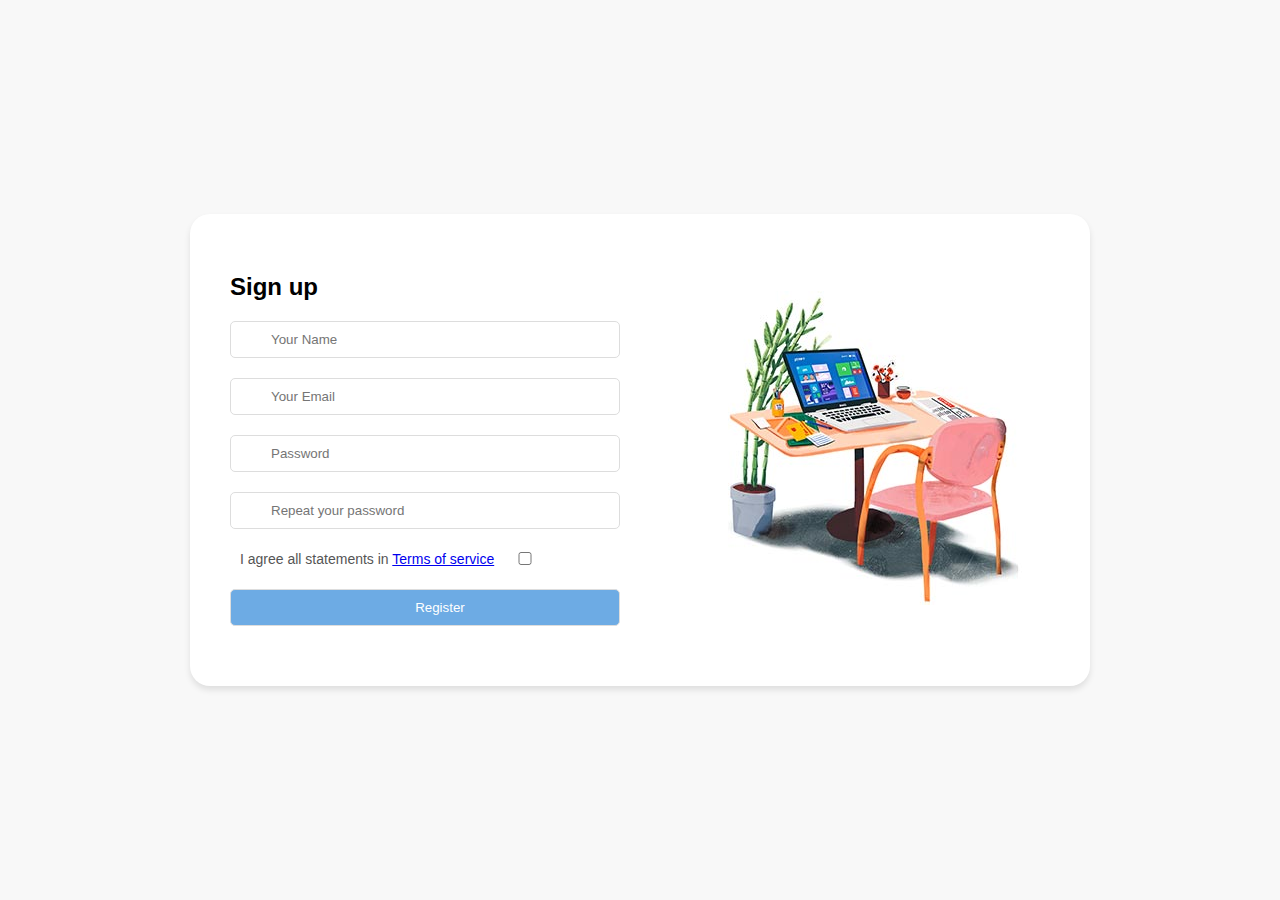
==== index.html @ d47533e9 "." ====
<!DOCTYPE html>
<html lang="en">
<head>
    <link rel="stylesheet" href="login.css">
    
    <title>Sign Up Form by Colorlib</title>
    <!-- Font Icon -->
    <link rel="stylesheet" href="fonts/material-icon/css/material-design-iconic-font.min.css">
    <!-- Main css -->
    <link rel="stylesheet" href="login.css">
</head>
<body>

    <div class="main">

        <!-- Sign up form -->
        <section class="signup">
            <div class="container">
                <div class="signup-content">
                    <div class="signup-form">
                        <h2 class="form-title">Sign up</h2>
                        <form method="POST" class="register-form" id="register-form">
                            <div class="form-group">
                                <label for="name"><i class="zmdi zmdi-account material-icons-name"></i></label>
                                <input type="text" name="name" id="name" placeholder="Your Name"/>
                            </div>
                            <div class="form-group">
                                <label for="email"><i class="zmdi zmdi-email"></i></label>
                                <input type="email" name="email" id="email" placeholder="Your Email"/>
                            </div>
                            <div class="form-group">
                                <label for="pass"><i class="zmdi zmdi-lock"></i></label>
                                <label for="pass"><i class="zmdi zmdi-lock"></i></label>
                                <input type="password" name="pass" id="pass" placeholder="Password"/>
                            </div>
                            <div class="form-group">
                                <label for="re-pass"><i class="zmdi zmdi-lock-outline"></i></label>
                                <input type="password" name="re_pass" id="re_pass" placeholder="Repeat your password"/>
                            </div>
                            <div class="form-group">
                                <input type="checkbox" name="agree-term" id="agree-term" class="check" />
                                <label for="agree-term" class="label-agree-term"><span><span></span></span>I agree all statements in  <a href="#" class="term-service">Terms of service</a></label>
                            </div>
                            <div class="form-group form-button">
                                <input type="button" name="signup" id="signup" class="form-submit" value="Register" onclick="window.location.href='Home.html';" />

                            </div>
                        </form>
                    </div>
                    <div class="signup-image">
                        <figure><img src="Images/signup-image.jpg" alt="sing up image"></figure>
                        
                    </div>
                </div>
            </div>
        </section>
</body>
---- login.css ----
body {
  font-family: 'Poppins', sans-serif;
  background: #f8f8f8;
  margin: 0;
  padding: 0;
  display: flex;
  justify-content: center;
  align-items: center;
  min-height: 100vh;
}

.container {
  display: flex;
  width: 900px;
  background: #fff;
  border-radius: 20px;
  box-shadow: 0 4px 6px rgba(0, 0, 0, 0.1);
  overflow: hidden;
}

.signup-content {
  display: flex;
  width: 100%;
  justify-content: space-between;
  align-items: center;
}

.signup-form {
  width: 50%;
  padding: 40px;
}

.form-title {
  font-size: 24px;
  font-weight: bold;
  margin-bottom: 20px;
}

.form-group {
  position: relative;
  margin-bottom: 20px;
}
.form-group .check{
  position: relative;
 margin-left: 100px;
}

.form-group label {
  position: absolute;
  top: 50%;
  transform: translateY(-50%);
  left: 10px;
  color: #555;
}

.form-group input {
  width: 100%;
  padding: 10px 10px 10px 40px;
  border: 1px solid #ddd;
  border-radius: 5px;
  box-sizing: border-box;
}

.form-submit {
  background: #6dabe4;
  color: #fff;
  border: none;
  padding: 10px 20px;
  border-radius: 5px;
  cursor: pointer;
  transition: background 0.3s ease;
}

.form-submit:hover {
  background: #4292dc;
}

.signup-image {
  width: 50%;
  text-align: center;
  padding: 20px;
}

.signup-image img {
  max-width: 100%;
  border-radius: 10px;
}

.signup-image-link {
  display: block;
  margin-top: 10px;
  color: #6dabe4;
  text-decoration: none;
  font-size: 14px;
}

.signup-image-link:hover {
  text-decoration: underline;
}

.label-agree-term {
  font-size: 14px;
  color: #555;
}
---- login.css ----
body {
  font-family: 'Poppins', sans-serif;
  background: #f8f8f8;
  margin: 0;
  padding: 0;
  display: flex;
  justify-content: center;
  align-items: center;
  min-height: 100vh;
}

.container {
  display: flex;
  width: 900px;
  background: #fff;
  border-radius: 20px;
  box-shadow: 0 4px 6px rgba(0, 0, 0, 0.1);
  overflow: hidden;
}

.signup-content {
  display: flex;
  width: 100%;
  justify-content: space-between;
  align-items: center;
}

.signup-form {
  width: 50%;
  padding: 40px;
}

.form-title {
  font-size: 24px;
  font-weight: bold;
  margin-bottom: 20px;
}

.form-group {
  position: relative;
  margin-bottom: 20px;
}
.form-group .check{
  position: relative;
 margin-left: 100px;
}

.form-group label {
  position: absolute;
  top: 50%;
  transform: translateY(-50%);
  left: 10px;
  color: #555;
}

.form-group input {
  width: 100%;
  padding: 10px 10px 10px 40px;
  border: 1px solid #ddd;
  border-radius: 5px;
  box-sizing: border-box;
}

.form-submit {
  background: #6dabe4;
  color: #fff;
  border: none;
  padding: 10px 20px;
  border-radius: 5px;
  cursor: pointer;
  transition: background 0.3s ease;
}

.form-submit:hover {
  background: #4292dc;
}

.signup-image {
  width: 50%;
  text-align: center;
  padding: 20px;
}

.signup-image img {
  max-width: 100%;
  border-radius: 10px;
}

.signup-image-link {
  display: block;
  margin-top: 10px;
  color: #6dabe4;
  text-decoration: none;
  font-size: 14px;
}

.signup-image-link:hover {
  text-decoration: underline;
}

.label-agree-term {
  font-size: 14px;
  color: #555;
}
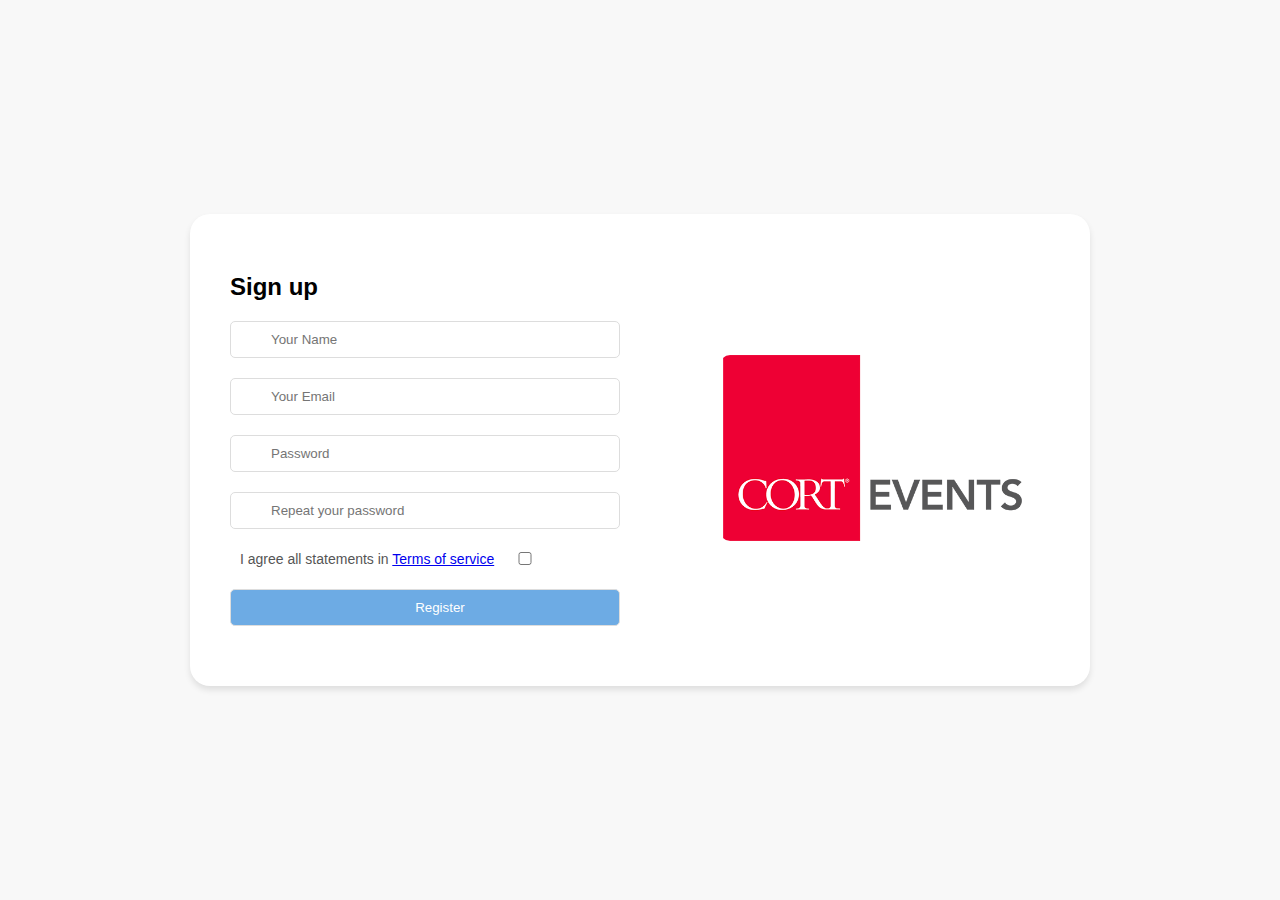
==== commit 15649542: "new pages" ====
--- a/index.html
+++ b/index.html
@@ -2,7 +2,10 @@
 <html lang="en">
 <head>
     <link rel="stylesheet" href="login.css">
-    
+
+    <meta charset="UTF-8">
+    <meta name="viewport" content="width=device-width, initial-scale=1.0">
+
     <title>Sign Up Form by Colorlib</title>
     <!-- Font Icon -->
     <link rel="stylesheet" href="fonts/material-icon/css/material-design-iconic-font.min.css">
@@ -48,10 +51,9 @@
                         </form>
                     </div>
                     <div class="signup-image">
-                        <figure><img src="Images/signup-image.jpg" alt="sing up image"></figure>
+                        <figure><img src="Images/CORT_EF_Logo_RGB_web.png" alt="sing up image"></figure>
                         
                     </div>
                 </div>
             </div>
         </section>
-</body>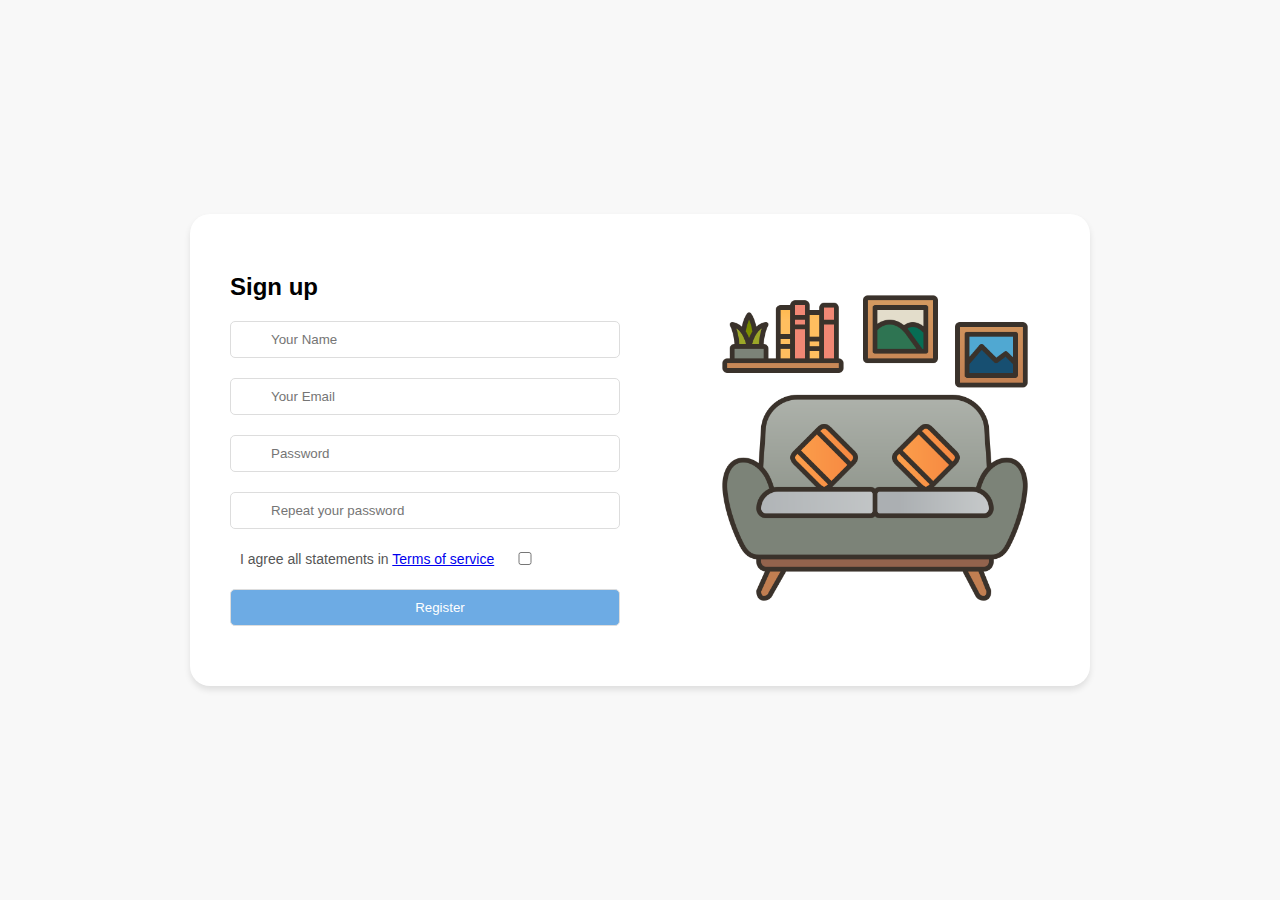
==== commit 91c802a4: "." ====
--- a/index.html
+++ b/index.html
@@ -51,7 +51,7 @@
                         </form>
                     </div>
                     <div class="signup-image">
-                        <figure><img src="Images/CORT_EF_Logo_RGB_web.png" alt="sing up image"></figure>
+                        <figure><img src="Images/sofa.png" alt="sing up image"></figure>
                         
                     </div>
                 </div>
